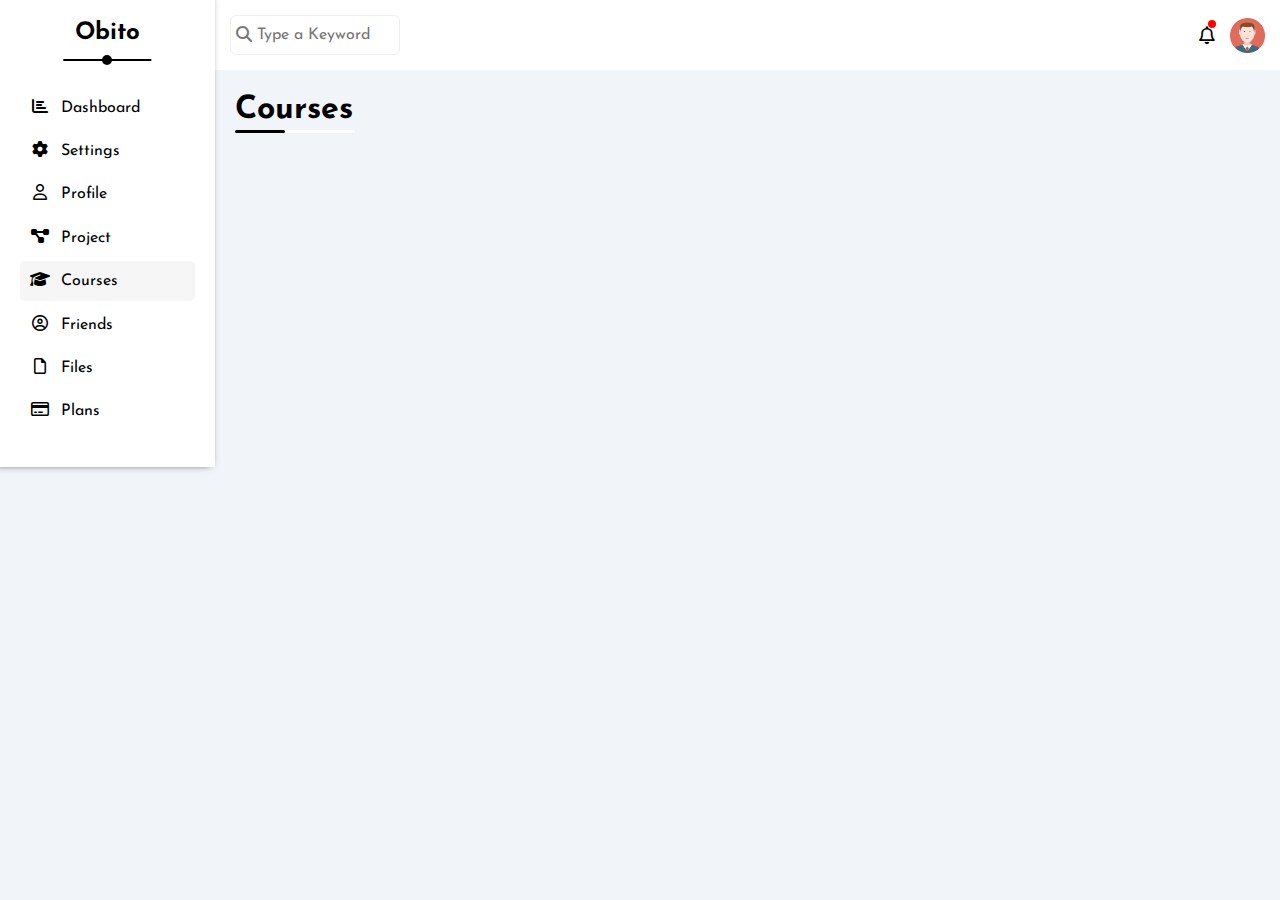
==== courses.html @ 47f7e2c0 "added files" ====
<html lang="en">

<head>
    <meta charset="UTF-8">
    <meta http-equiv="X-UA-Compatible" content="IE=edge">
    <meta name="viewport" content="width=device-width, initial-scale=1.0">
    <title>courses</title>
    <!-- Library -->
    <link rel="stylesheet" href="CSS/all.min.css">
    <!-- Style file -->
    <link rel="stylesheet" href="CSS/main.css">
    <!-- Normalizing -->
    <link rel="stylesheet" href="CSS/normalize.css">
    <!-- google Fonts -->
    <link rel="preconnect" href="https://fonts.googleapis.com" />
    <link rel="preconnect" href="https://fonts.gstatic.com" crossorigin />
    <link
        href="https://fonts.googleapis.com/css2?family=Josefin+Sans:ital,wght@0,100;0,200;0,300;0,400;0,500;0,600;0,700;1,100;1,200;1,300;1,400;1,500;1,600;1,700&family=Open+Sans:ital,wght@0,300;0,400;0,500;0,600;0,700;0,800;1,300;1,400;1,500;1,600;1,700;1,800&family=Work+Sans:wght@200;300;400;500;600;700;800&display=swap"
        rel="stylesheet" />
</head>

<body>

    <div class="page">
        <div class="sidebare">
            <h3>Obito</h3>
            <ul>
                <li><a href="index.html">
                        <i class="fa-solid fa-chart-bar fa-fw"></i>
                        <span>Dashboard</span>
                    </a>
                </li>
                <li><a href="settings.html">
                        <i class="fa-solid fa-gear fa-fw"></i>
                        <span>Settings</span>
                    </a>
                </li>
                <li><a href="profile.htm">
                        <i class="fa-regular fa-user fa-fw"></i>
                        <span>Profile</span>
                    </a>
                </li>
                <li><a href="projects.html">
                        <i class="fa-solid fa-diagram-project fa-fw"></i>
                        <span>Project</span>
                    </a>
                </li>
                <li><a href="courses.html" class="active">
                        <i class="fa-solid fa-graduation-cap fa-fw"></i>
                        <span>Courses</span>
                    </a>
                </li>
                <li><a href="friends.html">
                        <i class="fa-regular fa-circle-user fa-fw"></i>
                        <span>Friends</span>
                    </a>
                </li>
                <li><a href="file.html">
                        <i class="fa-regular fa-file fa-fw"></i>
                        <span>Files</span>
                    </a>
                </li>
                <li><a href="plans.html">
                        <i class="fa-regular fa-credit-card fa-fw"></i>
                        <span>Plans</span>
                    </a>
                </li>
            </ul>
        </div>

        <main>
            <div class="head">
                <form action="">
                    <i class="fa-solid fa-magnifying-glass"></i>
                    <input type="text" placeholder="Type a Keyword">
                </form>
                <div class="not">
                    <i class="fa-regular fa-bell"></i>
                    <img src="imgs/avatar.png" alt="">
                </div>
            </div>
            <h1>Courses</h1>
        </main>

    </div>

</body>

</html>
---- CSS/main.css ----
/* Global Rules */
* {
    -webkit-box-sizing: border-box;
    -moz-box-sizing: border-box;
    box-sizing: border-box;
}

body {
    font-family: "Josefin Sans", sans-serif;
    margin: 0;
    background-color: #f1f5f9;
}

*:focus {
    outline: none;
}

html {
    scroll-behavior: smooth;
}

a {
    text-decoration: none;
}

ul {
    padding: 0;
    list-style: none;
}

/* End of global rules */

/* Components */
.titel {
    margin: 0;
    font-size: 26px;
}

/* End of components */

/* Side bar */

.page {
    display: flex;
}

.sidebare {
    width: 250px;
    position: relative;
    background-color: white;
    padding: 20px;
    box-shadow: -5px -3px 8px 0px black;
}

@media (max-width: 767px) {
    .sidebare {
        width: fit-content;
        padding: 10px;
    }
}

.sidebare h3 {
    font-size: 24px;
    text-align: center;
    position: relative;
    margin: 0 0 40px 0;
}

.sidebare h3::before {
    content: "";
    width: 50%;
    height: 2px;
    background-color: black;
    position: absolute;
    left: 50%;
    bottom: -13px;
    transform: translatex(-50%);
}

@media (max-width: 767px) {
    .sidebare h3 {
        margin-bottom: 0px;
        font-size: 15px;
    }

    .sidebare h3::before,
    .sidebare h3::after {
        display: none;
    }
}

.sidebare h3::after {
    content: "";
    position: absolute;
    width: 10px;
    height: 10px;
    border-radius: 50%;
    background-color: black;
    left: 50%;
    transform: translatex(-50%);
    bottom: -17px;
}

.sidebare ul li {
    margin-bottom: 4px;
    transition: .3s;
}

.sidebare ul li:hover {
    background-color: #f6f6f6;
    border-radius: 5px;
}

.sidebare ul li a.active {
    background-color: #f6f6f6;
    border-radius: 5px;
}

.sidebare ul li a {
    color: black;
    display: block;
    padding: 10px;
}

.sidebare ul li a i {
    margin-right: 6px;
}

@media (max-width: 767px) {
    .sidebare ul li a {
        margin: 0 auto;
        text-align: center;
    }

    .sidebare ul li a span {
        display: none;
    }
}

/* End of Side bar */

/* head */

main {
    width: 100%;
    overflow: hidden;
}

.head {
    display: flex;
    justify-content: space-between;
    width: 100%;
    align-items: center;
    padding: 15px;
    background-color: white;
}

.head form {
    margin: 0;
    position: relative;
}

.head form input {
    margin: 0;
    padding: 10px 26px;
    width: 170px;
    border-radius: 6px;
    outline: none;
    border: 1px solid #eee;
    transition: .3s;
}

.head form input:focus {
    width: 220px;
}

.head form input:focus::placeholder {
    color: white;
}

.head form i {
    position: absolute;
    top: 11px;
    left: 6px;
    font-size: 16px;
    color: #777;
}

.head .not {
    display: flex;
    align-items: center;
}

.head .not i {
    font-size: 18px;
    display: block;
    position: relative;
}

.head .not i::after {
    content: "";
    position: absolute;
    width: 8px;
    height: 8px;
    border-radius: 50%;
    background-color: red;
    top: -6px;
    right: -1px;
}

.head img {
    width: 35px;
    margin-left: 15px;
}

/* End of head */

main h1 {
    position: relative;
    margin-inline: 20px;
    margin-bottom: 40px;
}

main h1::before {
    content: "";
    position: absolute;
    width: 120px;
    height: 3px;
    background-color: white;
    left: 0;
    bottom: -4px;
    border-radius: 6px;
}

main h1::after {
    content: "";
    position: absolute;
    height: 3px;
    width: 50px;
    background-color: black;
    left: 0;
    bottom: -4px;
    border-radius: 6px;
}


/* Index Page Style*/

.wrapper {
    display: grid;
    grid-template-columns: repeat(auto-fill, minmax(500px, 1fr));
    gap: 20px;
    margin-inline: 20px;
    margin-bottom: 20px;
}

@media (max-width: 767px) {
    .wrapper {
        grid-template-columns: minmax(200px, 1fr);
        margin-left: 10px;
        margin-right: 10px;
        gap: 10px;
    }
}

.wrapper .box {
    background-color: white;
    border-radius: 10px;
}

/* box one */

.wrapper .box:nth-child(1) .top {
    background-color: #eeeeee;
    display: flex;
    justify-content: space-between;
    padding: 20px;
    border-radius: 10px 10px 0 0;
    position: relative;
}

.wrapper .box:nth-child(1) .top p {
    color: #777;
    margin: 8px 0;
    font-size: 18px;
}

.wrapper .box:nth-child(1) .top img {
    width: 40%;
}

@media (max-width: 767px) {
    .wrapper .box:nth-child(1) .top img:not(.avatar) {
        display: none;
    }

    .wrapper .box:nth-child(1) .top {
        padding-bottom: 30px;
    }
}

.wrapper .box:nth-child(1) .top img.avatar {
    width: 60px;
    position: absolute;
    bottom: -30px;
}

@media (max-width: 767px) {
    .wrapper .box:nth-child(1) .top img.avatar {
        left: 50%;
        transform: translateX(-50%);
    }
}

.wrapper .box:nth-child(1) .mid {
    display: flex;
    text-align: center;
    justify-content: space-around;
    border-top: 1px solid #eee;
    border-bottom: 1px solid #eee;
    margin-top: 55px;
}

@media (max-width: 767px) {
    .wrapper .box:nth-child(1) .mid {
        flex-direction: column;
    }
}

.wrapper .box:nth-child(1) .mid p {
    color: #777;
}

.wrapper .box:nth-child(1) a {
    color: white;
    background-color: #0075ff;
    font-weight: bold;
    padding: 6px;
    display: block;
    width: fit-content;
    margin: 20px 20px 20px auto;
    font-size: 14px;
    border-radius: 8px;
}

.wrapper .box:nth-child(1) a:hover {
    filter: brightness(90%);
}


/* box two */

.wrapper .box:nth-child(2) {
    padding: 20px;
}

.wrapper .box:nth-child(2) p {
    margin: 8px 0;
    color: #777;
}

.wrapper .box:nth-child(2) form {
    margin: 0;
}

.wrapper .box:nth-child(2) input[type="text"] {
    display: block;
    width: 100%;
    margin-top: 20px;
    margin-bottom: 20px;
    padding: 6px 8px;
    background-color: #eeeeee;
    outline: none;
    border: none;
    border-radius: 6px;
}

.wrapper .box:nth-child(2) textarea {
    display: block;
    resize: none;
    width: 100%;
    height: 180px;
    padding: 6px 8px;
    background-color: #eeeeee;
    outline: none;
    border: none;
    border-radius: 6px;
}

.wrapper .box:nth-child(2) input[type="submit"] {
    display: block;
    margin: 20px 0px 0 auto;
    background-color: #0075ff;
    border: none;
    outline: none;
    color: white;
    font-weight: bold;
    padding: 6px 10px;
    border-radius: 6px;
    cursor: pointer;
}

.wrapper .box:nth-child(2) input[type="submit"]:hover {
    filter: brightness(90%);
}


/* Box three ------------- */

.wrapper .box:nth-child(3) {
    padding: 20px;
}

.wrapper .box:nth-child(3) p:nth-child(2) {
    color: #777;
    margin: 8px 0 20px 0;
    font-size: 18px;
}

.wrapper .box:nth-child(3) .content {
    display: flex;
    margin-bottom: 20px;
}

.wrapper .box:nth-child(3) .content .icon {
    width: 80px;
    height: 80px;
    margin-right: 15px;
    position: relative;
}

.wrapper .box:nth-child(3) .content:nth-child(3) .icon {
    background-color: #cce3ff;
}

.wrapper .box:nth-child(3) .content:nth-child(3) .icon::after {
    content: "\24";
    font-family: "Font Awesome 5 Free";
    font-size: 28px;
    font-weight: bold;
    position: absolute;
    left: 50%;
    top: 50%;
    transform: translate(-50%, -50%);
    color: #0075ff;
}

.wrapper .box:nth-child(3) .content:nth-child(4) .icon {
    background-color: #fdecce;
}

.wrapper .box:nth-child(3) .content:nth-child(4) .icon::after {
    content: "\f121";
    font-family: "Font Awesome 5 Free";
    font-size: 28px;
    font-weight: bold;
    position: absolute;
    left: 50%;
    top: 50%;
    transform: translate(-50%, -50%);
    color: #f59e0b;
}

.wrapper .box:nth-child(3) .content:nth-child(5) .icon {
    background-color: #d3f3df;
}

.wrapper .box:nth-child(3) .content:nth-child(5) .icon::after {
    content: "\f007";
    font-family: "Font Awesome 5 Free";
    font-size: 28px;
    font-weight: bold;
    position: absolute;
    left: 50%;
    top: 50%;
    transform: translate(-50%, -50%);
    color: #22c55e;
}


.wrapper .box:nth-child(3) .content .info p {
    margin: 0;
}

.wrapper .box:nth-child(3) .content .info .sld {
    font-weight: 600;
    font-size: 18px;
}


.wrapper .box:nth-child(3) .content .info {
    flex: 1;
    display: flex;
    flex-direction: column;
    justify-content: space-around;
}

.wrapper .box:nth-child(3) .content .info .prog-holder {
    width: 100%;
    height: 4px;
}

.wrapper .box:nth-child(3) .content:nth-child(3) .info .prog-holder {
    background-color: #cce3ff;
}

.wrapper .box:nth-child(3) .content:nth-child(4) .info .prog-holder {
    background-color: #fdecce;
}

.wrapper .box:nth-child(3) .content:nth-child(5) .info .prog-holder {
    background-color: #d3f3df;
}


.wrapper .box:nth-child(3) .content .info .prog-holder span {
    height: 100%;
    display: block;
    position: relative;
}

.wrapper .box:nth-child(3) .content:nth-child(3) .info .prog-holder span {
    background-color: #0075ff;
}

.wrapper .box:nth-child(3) .content:nth-child(3) .info .prog-holder span::after {
    content: attr(data-prog);
    background-color: #0075ff;
    color: white;
    padding: 3px;
    font-size: 13px;
    border-radius: 5px;
    position: absolute;
    right: -14px;
    top: -30px;
}

.wrapper .box:nth-child(3) .content:nth-child(3) .info .prog-holder span::before {
    content: "";
    border-width: 5px;
    border-style: solid;
    border-color: rgb(0, 117, 255) transparent transparent;
    width: 0px;
    height: 0px;
    position: absolute;
    right: -4px;
    top: -10px;
}

.wrapper .box:nth-child(3) .content:nth-child(4) .info .prog-holder span {
    background-color: #f59e0b;
}

.wrapper .box:nth-child(3) .content:nth-child(4) .info .prog-holder span::after {
    content: attr(data-prog);
    background-color: #f59e0b;
    color: white;
    padding: 3px;
    font-size: 13px;
    border-radius: 5px;
    position: absolute;
    right: -14px;
    top: -30px;
}

.wrapper .box:nth-child(3) .content:nth-child(4) .info .prog-holder span::before {
    content: "";
    border-width: 5px;
    border-style: solid;
    border-color: #f59e0b transparent transparent;
    width: 0px;
    height: 0px;
    position: absolute;
    right: -4px;
    top: -10px;
}

.wrapper .box:nth-child(3) .content:nth-child(5) .info .prog-holder span {
    background-color: #22c55e;
}

.wrapper .box:nth-child(3) .content:nth-child(5) .info .prog-holder span::after {
    content: attr(data-prog);
    background-color: #22c55e;
    color: white;
    padding: 3px;
    font-size: 13px;
    border-radius: 5px;
    position: absolute;
    right: -14px;
    top: -30px;
}

.wrapper .box:nth-child(3) .content:nth-child(5) .info .prog-holder span::before {
    content: "";
    border-width: 5px;
    border-style: solid;
    border-color: #22c55e transparent transparent;
    width: 0px;
    height: 0px;
    position: absolute;
    right: -4px;
    top: -10px;
}


/* Box Four ------ */

.wrapper .box:nth-child(4) {
    padding: 20px;
}

.wrapper .box:nth-child(4) p {
    color: #777;
    margin: 8px 0 20px;
}

.wrapper .box:nth-child(4) .tickets {
    display: grid;
    grid-template-columns: repeat(auto-fill, minmax(200px, 1fr));
    gap: 20px;
}

.wrapper .box:nth-child(4) .tickets .content {
    border: 1px solid #eee;
    display: flex;
    flex-direction: column;
    align-items: center;
    gap: 10px;
    padding: 20px;
    border-radius: 8px;
}

.wrapper .box:nth-child(4) .tickets .content i {
    font-size: 25px;
}

.wrapper .box:nth-child(4) .tickets .content .number {
    font-size: 25px;
    font-weight: 600;
}

.wrapper .box:nth-child(4) .tickets .content p {
    margin: 0;
    font-size: 14px;
}


/* box Five --------- */

.wrapper .box:nth-child(5) {
    padding: 20px;
}

.wrapper .box:nth-child(5) .new-row {
    display: flex;
    align-items: center;
    padding-bottom: 20px;
    margin-top: 20px;
}

@media (max-width: 767px) {
    .wrapper .box:nth-child(5) .new-row {
        flex-direction: column;
        gap: 20px;
        text-align: center;
    }
}

.wrapper .box:nth-child(5) .new-row:not(:last-of-type) {
    border-bottom: 1px solid #eee;
}


.wrapper .box:nth-child(5) .new-row img {
    width: 100px;
    margin-right: 15px;
    border-radius: 8px;
}

.wrapper .box:nth-child(5) .info h4 {
    margin-bottom: 6px;
    margin-top: 0;
    font-weight: 700;
}

.wrapper .box:nth-child(5) .info p {
    color: #777;
    margin: 0;
    font-size: 15px;
}

.wrapper .box:nth-child(5) .new-row .time {
    background-color: #eee;
    font-size: 13px;
    padding: 4px;
    border-radius: 4px;
    margin-left: auto;
}

@media (max-width: 767px) {
    .wrapper .box:nth-child(5) .new-row .time {
        margin: 0;
    }
}


/* box six ------- */

.wrapper .box:nth-child(6) {
    padding: 20px;
}

.wrapper .box:nth-child(6) .holder {
    display: flex;
    align-items: center;
    justify-content: space-between;

}

.wrapper .box:nth-child(6) .holder:not(:last-of-type) {
    border-bottom: 1px solid #eee;
    padding-bottom: 15px;
}

.wrapper .box:nth-child(6) .holder .text h4 {
    margin: 20px 0 0 0;
}

.wrapper .box:nth-child(6) .holder .text p {
    color: #777;
    font-size: 15px;
    margin: 8px 0 0 0;
}

.wrapper .box:nth-child(6) .holder a {
    color: black;
}


.wrapper .box:nth-child(6) .holder:nth-child(5) {
    color: gray;
    opacity: .8;
}

.wrapper .box:nth-child(6) .holder a.disabled {
    color: gray;
}


/* Box seven ------- */

.wrapper .box:nth-child(7) {
    padding: 20px;
}

.wrapper .box:nth-child(7) .tit,
.wrapper .box:nth-child(7) .cnt .ky {
    display: flex;
    justify-content: space-between;
}

.wrapper .box:nth-child(7) .tit {
    color: #777;
    margin-bottom: 18px;
}

.wrapper .box:nth-child(7) .cnt .ky:not(:last-child) {
    margin-bottom: 25px;
}

.wrapper .box:nth-child(7) .cnt .ky span:nth-child(2) {
    background-color: #eee;
    padding: 4px 8px;
    border-radius: 5px;
}


/* Box eight */

.wrapper .box:nth-child(8) {
    padding: 20px;
}

.wrapper .box:nth-child(8) ul li {
    display: flex;
    justify-content: space-between;
    align-items: center;
    padding-bottom: 10px;
    margin-bottom: 10px;
}

.wrapper .box:nth-child(8) ul li:not(:last-child) {
    border-bottom: 1px solid #eee;
}

.wrapper .box:nth-child(8) ul li .info {
    display: flex;
}

.wrapper .box:nth-child(8) ul li .info img {
    width: 40px;
    margin-right: 8px;
}

.wrapper .box:nth-child(8) ul li .info .label p:nth-child(1) {
    margin: 0;
    font-size: 16px;
    padding: 6px 0;
}

.wrapper .box:nth-child(8) ul li .info .label p:nth-child(2) {
    margin: 0;
    font-size: 14px;
    color: gray;
}

.wrapper .box:nth-child(8) ul li .size {
    background-color: #eee;
    padding: 3px 6px;
    border-radius: 4px;
}



/* Box nine */

.wrapper .box:nth-child(9) {
    padding: 20px;
    position: relative;
    overflow: hidden;
}

.wrapper .box:nth-child(9)::after {
    content: url(../imgs/project.png);
    position: absolute;
    right: -37px;
    bottom: -24px;
    opacity: 0.2;
    transform: scale(.8);
}

.wrapper .box:nth-child(9) ul {
    position: relative;
}

.wrapper .box:nth-child(9) ul::before {
    content: "";
    position: absolute;
    width: 2px;
    height: 100%;
    background-color: blue;
    left: 10px;
}

.wrapper .box:nth-child(9) ul li {
    position: relative;
    display: flex;
    align-items: center;
}

.wrapper .box:nth-child(9) ul li:not(:last-child) {
    padding-bottom: 25px;
}

.wrapper .box:nth-child(9) ul li::before {
    content: "";
    width: 20px;
    height: 20px;
    border: 1px solid blue;
    display: block;
    margin-right: 10px;
    border-radius: 50%;
    background-color: white;
}

.wrapper .box:nth-child(9) ul li:nth-child(-n + 3):after {
    content: "";
    position: absolute;
    width: 16px;
    height: 16px;
    border-radius: 50%;
    background-color: blue;
    left: 3px;
    top: 3px;
}

.wrapper .box:nth-child(9) ul li:nth-child(4)::after {
    content: "";
    position: absolute;
    width: 16px;
    height: 16px;
    border-radius: 50%;
    background-color: blue;
    left: 3px;
    top: 3px;
    animation: anime 1s linear infinite alternate;
}

@keyframes anime {
    0% {
        background-color: white;
    }

    100% {
        background-color: blue;
    }
}



/* Box ten */

.wrapper .box:nth-child(10) {
    padding: 20px;
}

.wrapper .box:nth-child(10) li {
    display: flex;
    margin-bottom: 15px;
}

.wrapper .box:nth-child(10) li h5 {
    margin: 0;
    font-size: 16px;
    padding: 6px 0;
}

.wrapper .box:nth-child(10) li p {
    margin: 0;
    color: #777;
    font-size: 13px;
    padding-bottom: 6px;
}

.wrapper .box:nth-child(10) li div {
    padding-left: 15px;
}

.wrapper .box:nth-child(10) li:nth-child(1) div {
    border-left: 2px solid blue;
}

.wrapper .box:nth-child(10) li:nth-child(2) div {
    border-left: 2px solid green;
}

.wrapper .box:nth-child(10) li:nth-child(3) div {
    border-left: 2px solid orange;
}

.wrapper .box:nth-child(10) li:nth-child(4) div {
    border-left: 2px solid red;
}

.wrapper .box:nth-child(10) li span {
    width: 15px;
    height: 15px;
    border-radius: 50%;
    align-self: center;
    margin-right: 15px;
}

.wrapper .box:nth-child(10) li:nth-child(1) span {
    background-color: blue;
}

.wrapper .box:nth-child(10) li:nth-child(2) span {
    background-color: green;
}

.wrapper .box:nth-child(10) li:nth-child(3) span {
    background-color: orange;
}

.wrapper .box:nth-child(10) li:nth-child(4) span {
    background-color: red;
}



/* box eleven -------- */

.wrapper .box:nth-child(11) {
    padding: 20px;
}

.wrapper .box:nth-child(11) .info {
    display: flex;
    align-items: center;
    padding: 20px 0;
    border-bottom: 1px solid #eee;
}

.wrapper .box:nth-child(11) .info img {
    width: 45px;
    margin-right: 15px;
}

.wrapper .box:nth-child(11) .info p:nth-child(1) {
    font-weight: bold;
    font-size: 16px;
    margin: 0;
    padding: 4px 0;
}

.wrapper .box:nth-child(11) .info p:nth-child(2) {
    color: #777;
    margin: 0;
}

.wrapper .box:nth-child(11) .content {
    padding: 20px 0;
    border-bottom: 1px solid #eee;
    line-height: 1.8;
}

.wrapper .box:nth-child(11) .foot {
    display: flex;
    justify-content: space-between;
    padding: 20px 0 0 0;
    color: gray;
    align-items: center;
}

.wrapper .box:nth-child(11) .foot span i {
    margin-right: 8px;
}


/* Box twelve ----- */

.wrapper .box:nth-child(12) {
    padding: 20px;
}

.wrapper .box:nth-child(12) .container {
    display: flex;
    flex-direction: column;
    gap: 18px;
    margin-top: 20px;
}

.wrapper .box:nth-child(12) .content {
    display: flex;
    align-items: center;
}

.wrapper .box:nth-child(12) .content .box {
    width: 50px;
    height: 50px;
    position: relative;
    border-radius: 0;
}

.wrapper .box:nth-child(12) .content:nth-child(1) {
    background-color: #d2ecfc;
}

.wrapper .box:nth-child(12) .content:nth-child(2) {
    background-color: #d1e4fc;
}

.wrapper .box:nth-child(12) .content:nth-child(3) {
    background-color: #ffcccc;
}

.wrapper .box:nth-child(12) .content:nth-child(4) {
    background-color: #cce4f0;
}

.wrapper .box:nth-child(12) .content:nth-child(1) .box {
    background-color: #1da1f2;
}

.wrapper .box:nth-child(12) .content:nth-child(2) .box {
    background-color: #1877f2;
}

.wrapper .box:nth-child(12) .content:nth-child(3) .box {
    background-color: #ff0000;
}

.wrapper .box:nth-child(12) .content:nth-child(4) .box {
    background-color: #0077b5;
}


.wrapper .box:nth-child(12) .content .box i {
    position: absolute;
    left: 50%;
    top: 50%;
    transform: translate(-50%, -50%);
    font-size: 23px;
    color: white;
}


.wrapper .box:nth-child(12) .content a {
    margin-left: auto;
    margin-right: 20px;
    color: white;
    background-color: gray;
    padding: 2px 5px;
    border-radius: 4px;
}

.wrapper .box:nth-child(12) .content p {
    padding-left: 20px;
}



/* The table ------ */

.projects {
    padding: 20px;
    background-color: white;
    margin-inline: 20px;
    border-radius: 10px;
}

.projects .res-tab {
    overflow-x: auto;
}

.projects table {
    margin-top: 15px;
    border-spacing: 0;
    width: 100%;
}

@media (max-width: 1199px) {
    .projects table {
        min-width: 1000px;
    }
}

.projects table th {
    padding: 14px;
    background-color: #eee;
    text-align: left;
}

.projects table tr td {
    padding: 15px;
    border: 1px solid #eee;
}

.projects table tr {
    transition: .3s;
}

.projects table tr:hover {
    background-color: #faf7f7;
}

.projects table tbody img {
    width: 30px;
    clip-path: circle();
}

.projects table tbody img:not(:first-of-type) {
    margin-left: -20px;
}

.projects table tr td:last-child span {
    background-color: #eee;
    border-radius: 4px;
    padding: 4px;
    font-size: 14px;
}

/* End of index page style */


/* ==================Settings page==================== */

.setting-page {
    display: grid;
    grid-template-columns: repeat(auto-fill, minmax(500px, 1fr));
    gap: 20px;
    margin-inline: 20px;
    margin-bottom: 20px;
}

@media (max-width: 767px) {
    .setting-page {
        grid-template-columns: minmax(200px, 1fr);
        margin-inline: 10px;
        gap: 10px;
    }
}

.setting-page .box {
    background-color: white;
    padding: 20px;
    border-radius: 10px;
}

.setting-page .box:nth-child(1) p {
    margin: 8px 0;
    color: gray;
}

.setting-page .box:nth-child(1) .o-c {
    display: flex;
    justify-content: space-between;
    align-items: center;
}

.setting-page .box:nth-child(1) .o-c h4 {
    margin: 10px 0 0;
    font-weight: normal;
    font-size: 18px;
}

.setting-page .box:nth-child(1) .o-c p {
    color: gray;
}

.setting-page .box:nth-child(1) form {
    margin: 0;
}

.setting-page .box:nth-child(1) input[type="checkbox"] {
    width: 80px;
    height: 30px;
    background-color: gray;
    border-radius: 40px;
    appearance: none;
    position: relative;
    transition: .3s;
}

.setting-page .box:nth-child(1) input[type="checkbox"]::before {
    content: "";
    position: absolute;
    width: 20px;
    height: 20px;
    background-color: white;
    border-radius: 50%;
    top: 50%;
    transform: translatey(-50%);
    left: 6px;
    transition: .3s;
}

.setting-page .box:nth-child(1) input[type="checkbox"]:checked {
    background-color: #0075ff;
}

.setting-page .box:nth-child(1) input[type="checkbox"]:checked::before {
    left: calc(84px - 30px);
}

.setting-page .box:nth-child(1) textarea {
    display: block;
    padding: 10px;
    border: 1px solid #aaa;
    width: 100%;
    height: 180px;
    resize: none;
    border-radius: 8px;
}

/* second box ------- */

.setting-page .box:nth-child(2) p {
    color: gray;
    margin: 8px 0;
}

.setting-page .box:nth-child(2) form {
    margin: 0;
}

.setting-page .box:nth-child(2) input {
    display: block;
    width: 100%;
    border-radius: 4px;
    outline: none;
    border: 1px solid #aaa;
    padding: 6px;
    margin-top: 5px;
}

.setting-page .box:nth-child(2) label {
    margin: 26px 0 0;
    display: block;
}

.setting-page .box:nth-child(2) form .cnt {
    display: flex;
    justify-content: space-between;
}

.setting-page .box:nth-child(2) form .cnt .fl {
    flex: 1;
}

.setting-page .box:nth-child(2) form .cnt a {
    align-self: flex-end;
    margin-bottom: 6px;
    padding-inline: 10px;
    color: #0075ff;
}

.setting-page .box:nth-child(2) input[type="email"] {
    cursor: not-allowed;
}


/* Box three ------ */

.setting-page .box:nth-child(3)>p {
    color: gray;
    margin: 8px 0;
}

.setting-page .box:nth-child(3) .content {
    display: flex;
    justify-content: space-between;
    align-items: center;
    border-bottom: 1px solid #eee;
    padding-bottom: 20px;
}

.setting-page .box:nth-child(3) .content:last-child {
    border: none;
    padding: 0;
}

.setting-page .box:nth-child(3) .content p {
    color: gray;
    margin: 0;
}

.setting-page .box:nth-child(3) .content h4 {
    margin: 15px 0 8px;
    font-weight: normal;
    font-size: 20px;
}

.setting-page .box:nth-child(3) .content:first-of-type a {
    color: white;
    background-color: #0075ff;
    padding: 6px 8px;
    border-radius: 6px;
    margin-top: auto;
}

.setting-page .box:nth-child(3) .content:last-of-type a {
    color: black;
    background-color: #eeeeee;
    padding: 6px 8px;
    border-radius: 6px;
    /* margin-top: auto;     */
}

.setting-page .box:nth-child(3) input[type="checkbox"] {
    width: 80px;
    height: 30px;
    background-color: gray;
    border-radius: 40px;
    appearance: none;
    position: relative;
    transition: .3s;
}

.setting-page .box:nth-child(3) input[type="checkbox"]::before {
    content: "";
    position: absolute;
    width: 20px;
    height: 20px;
    background-color: white;
    border-radius: 50%;
    top: 50%;
    transform: translatey(-50%);
    left: 6px;
    transition: .3s;
}

.setting-page .box:nth-child(3) input[type="checkbox"]:checked {
    background-color: #0075ff;
}

.setting-page .box:nth-child(3) input[type="checkbox"]:checked::before {
    left: calc(84px - 30px);
}


/* box four ------ */

.setting-page .box:nth-child(4) p {
    margin: 8px 0;
    color: gray;
}

.setting-page .box:nth-child(4) .in {
    display: flex;
    align-items: center;
    margin-top: 20px;
}

.setting-page .box:nth-child(4) .in:not(:last-of-type) {
    margin-bottom: 15px;
}

.setting-page .box:nth-child(4) .in i {
    background-color: #f6f6f6;
    align-self: stretch;
    display: flex;
    align-items: center;
    justify-content: center;
    border: 1px solid #eee;
    border-right: none;
    padding-inline: 8px;
    width: 6%;
    color: gray;
    transition: .3s;
}

.setting-page .box:nth-child(4) .in input {
    padding: 8px;
    border: 1px solid #eee;
    background-color: #f6f6f6;
    width: 94%;
}

.setting-page .box:nth-child(4) .in input::placeholder {
    font-weight: normal;
    font-size: 13px;
}

.setting-page .box:nth-child(4) div:focus-within i {
    color: black;
}


/* box five ------- */

.setting-page .box:nth-child(5) p {
    margin: 8px 0;
    color: gray;
}

.setting-page .box:nth-child(5) .pts {
    display: flex;
    align-items: center;
    gap: 10px;
    margin-top: 15px;
}

.setting-page .box:nth-child(5) .pts:first-of-type {
    margin-top: 20px;
}

.setting-page .box:nth-child(5) input {
    width: 18px;
    height: 18px;
    appearance: none;
    -webkit-appearance: none;
    border: 1px solid #aaa;
    position: relative;
    cursor: pointer;
}

.setting-page .box:nth-child(5) input::before {
    content: "\f00c";
    font-family: "font awesome 5 free";
    font-weight: 900;
    position: absolute;
    width: calc(100% + 2px);
    height: calc(100% + 2px);
    background-color: #0075ff;
    top: 50%;
    left: 50%;
    transform: translate(-50%, -50%) scale(0) rotate(360deg);
    color: white;
    display: none;
    justify-content: center;
    align-items: center;
    font-size: 14px;
    transition: .3s;
}

.setting-page .box:nth-child(5) input[type="checkbox"]:checked::before {
    display: flex;
    transform: translate(-50%, -50%) scale(1) rotate(-360deg);
}


/* box six ----- */

.setting-page .box:nth-child(6) p {
    margin: 8px 0;
    color: #777;
}

.setting-page .box:nth-child(6) form:first-of-type {
    margin-bottom: 0;
    border-bottom: 1px solid #eee;
    padding-bottom: 15px;
}

.setting-page .box:nth-child(6) form:first-of-type div {
    display: flex;
    align-items: center;
    margin-top: 10px;
    font-size: 18px;
    gap: 6px;
}

.setting-page .box:nth-child(6) form:first-of-type div input {
    width: 20px;
    height: 20px;
}

.setting-page .box:nth-child(6) form:first-of-type label {
    padding-top: 5px;
}


.setting-page .box:nth-child(6) form:last-of-type {
    display: flex;
    align-items: center;
    gap: 10px;
    margin-bottom: 0;
    margin-top: 15px;
}

.setting-page .box:nth-child(6) form:last-of-type input {
    position: relative;
    width: calc(100% / 3);
    height: 80px;
    border: 2px solid #aaa;
    appearance: none;
    cursor: pointer;
    display: flex;
    justify-content: center;
    align-items: center;
    flex-direction: column;
    gap: 5px;
    border-radius: 8px;
}

@media (max-width: 600px) {
    .setting-page .box:nth-child(6) form:last-of-type {
        flex-direction: column;
    }

    .setting-page .box:nth-child(6) form:last-of-type input {
        width: 100%;
    }
}

.setting-page .box:nth-child(6) form:last-of-type input::after {
    content: "String";
    display: block;
    font-size: 18px;
    /* position: absolute; */
}

.setting-page .box:nth-child(6) form:last-of-type input::before {
    content: "\f233";
    font-family: "font awesome 5 free";
    font-weight: 900;
    display: block;
    /* position: absolute; */
}

.setting-page .box:nth-child(6) form:last-of-type input:checked {
    border-color: #0075ff;
}

.setting-page .box:nth-child(6) form:last-of-type input:checked::after,
.setting-page .box:nth-child(6) form:last-of-type input:checked::before {
    color: #0075ff;
}



/* ==============Profile Page ===================== */

.profile-page .overview {
    background-color: white;
    border-radius: 10px;
    margin-inline: 20px;
    padding: 20px;
    display: flex;
    margin-bottom: 20px;
}

@media (max-width: 992px) {
    .profile-page .overview {
        flex-direction: column;
    }
}

.profile-page .overview .left-side {
    padding: 20px ;
    width: 20%;
    display: flex;
    flex-direction: column;
    align-items: center;
    justify-content: center;
    gap: 18px;
    border-right: 1px solid #eee;
}

@media (max-width: 992px) {
    .profile-page .overview .left-side {
        width: 100%;
        border: none;
    }
}


.profile-page .overview .left-side img {
    width: 120px;
}

.profile-page .overview .left-side h3 {
    margin: 0;
}

.profile-page .overview .left-side p {
    margin: 0;
    color: gray;
    font-size: 18px;
}

.profile-page .overview .left-side .progress {
    width: 80%;
    height: 4px;
    background-color: #eee;
    margin: 0;
    border-radius: 20px;
    position: relative;
}

.profile-page .overview .left-side .progress::before {
    content: "";
    position: absolute;
    width: 60%;
    height: 100%;
    background-color: #0075ff;
    top: 0;
    left: 0;
}

.profile-page .overview .left-side .rating i {
    color: #f59e0b;
}

.profile-page .overview .left-side p:last-of-type {
    font-size: 14px;
}

.profile-page .overview .right-side {
    width: 80%;
}

.profile-page .overview .right-side .box {
    padding: 20px;
    width: 80%;
}

@media (max-width: 992px) {
    .profile-page .overview .right-side {
        width: 100%;
    }
    .profile-page .overview .right-side .box {
        width: 100%;
    }
}

.profile-page .overview .right-side .box:not(:last-child) {
    border-bottom: 1px solid #eee;
}

.profile-page .overview .right-side .box .infos {
    display: flex;
    justify-content: space-between;
}

@media (max-width: 767px) {
    .profile-page .overview .right-side .box .infos {
        flex-direction: column;
        align-items: center;
    }
}

.profile-page .overview .right-side .box>p:first-of-type {
    color: gray;
    margin: 0;
}

@media (max-width: 767px) {
    .profile-page .overview .right-side .box>p:first-of-type {
        text-decoration: underline;
    }
}

.profile-page .overview .right-side .box .infos span {
    color: gray;
}

.profile-page .overview .right-side .box .infos p {
    margin: 8px 0 10px;
}

.profile-page .overview .right-side .box input[type="checkbox"] {
    width: 100px;
    height: 18px;
    background-color: gray;
    border-radius: 40px;
    appearance: none;
    position: relative;
    transition: .3s;
}

.profile-page .overview .right-side .box input[type="checkbox"]::before {
    content: "\f00d";
    font-family: "font awesome 5 free";
    font-weight: 900;
    font-size: 12px;
    display: flex;
    justify-content: center;
    align-items: center;
    color: gray;
    position: absolute;
    width: 14px;
    height: 14px;
    background-color: white;
    border-radius: 50%;
    top: 50%;
    transform: translatey(-50%);
    left: 4px;
    transition: .3s;
}

.profile-page .overview .right-side .box input[type="checkbox"]:checked {
    background-color: #0075ff;
}

.profile-page .overview .right-side .box input[type="checkbox"]:checked::before {
    content: "\f00c";
    left: calc(96px - 14px);
}



.profile-page .sk-ac {
    display: flex;
    gap: 20px;
    margin-inline: 20px;
    margin-bottom: 20px;
}

@media (max-width: 767px) {
    .profile-page .sk-ac {
        flex-direction: column;
    }
}

.profile-page .sk-ac .skills {
    width: 30%;
    background-color: white;
    padding: 20px;
    border-radius: 10px;
}

@media (max-width: 767px) {
    .profile-page .sk-ac .skills{
        width: 100%;
    }
}

.profile-page .sk-ac .skills p {
    color: gray;
    margin: 8px 0;
}

.profile-page .sk-ac .skills ul li {
   display: flex; 
   flex-wrap: wrap;
   gap: 10px;
   padding: 20px 0;
   border-bottom: 1px solid #eee;
}

@media (max-width: 767px) {
    .profile-page .sk-ac .skills ul li {
        justify-content: center;
    }
}


.profile-page .sk-ac .skills ul li:last-child {
    padding-bottom: 0px;
    border: 0;
}

.profile-page .sk-ac .skills ul li span {
    color: black;
    background-color: #eee;
    padding: 4px 10px;
    border-radius: 4px;
}




.profile-page .sk-ac .activities {
    width: 70%;
    background-color: white;
    padding: 20px;
    border-radius: 10px;
}

@media (max-width: 767px) {
    .profile-page .sk-ac .activities {
        width: 100%;
    }
}

.profile-page .sk-ac .activities > p {
    color: gray;
    margin: 8px 0;
}

.profile-page .sk-ac .activities ul li {
    display: flex;
    align-items: center;
    gap: 20px;
    padding: 20px 0;
    border-bottom: 1px solid #eee;
}

@media (max-width: 767px) {
    .profile-page .sk-ac .activities ul li{
        flex-direction: column;
    }
}

.profile-page .sk-ac .activities ul li img {
    width: 60px;
}

.profile-page .sk-ac .activities ul li div {
    width: 100%;
    display: flex;
    justify-content: space-between;
    align-items: center;
}


@media (max-width: 767px) {
    .profile-page .sk-ac .activities ul li div {
        flex-direction: column;
        text-align: center;
    }
}

.profile-page .sk-ac .activities ul li div p:nth-child(1) {
    display: flex;
    flex-direction: column;
    gap: 10px;
}

.profile-page .sk-ac .activities ul li div p:nth-child(1) span:nth-child(2) {
    color: gray;
}

.profile-page .sk-ac .activities ul li div p:nth-child(2) {
    display: flex;
    flex-direction: column;
    gap: 10px;
}

.profile-page .sk-ac .activities ul li div p:nth-child(2) span:nth-child(2){
    color: gray;
}




/* =============Project page================= */
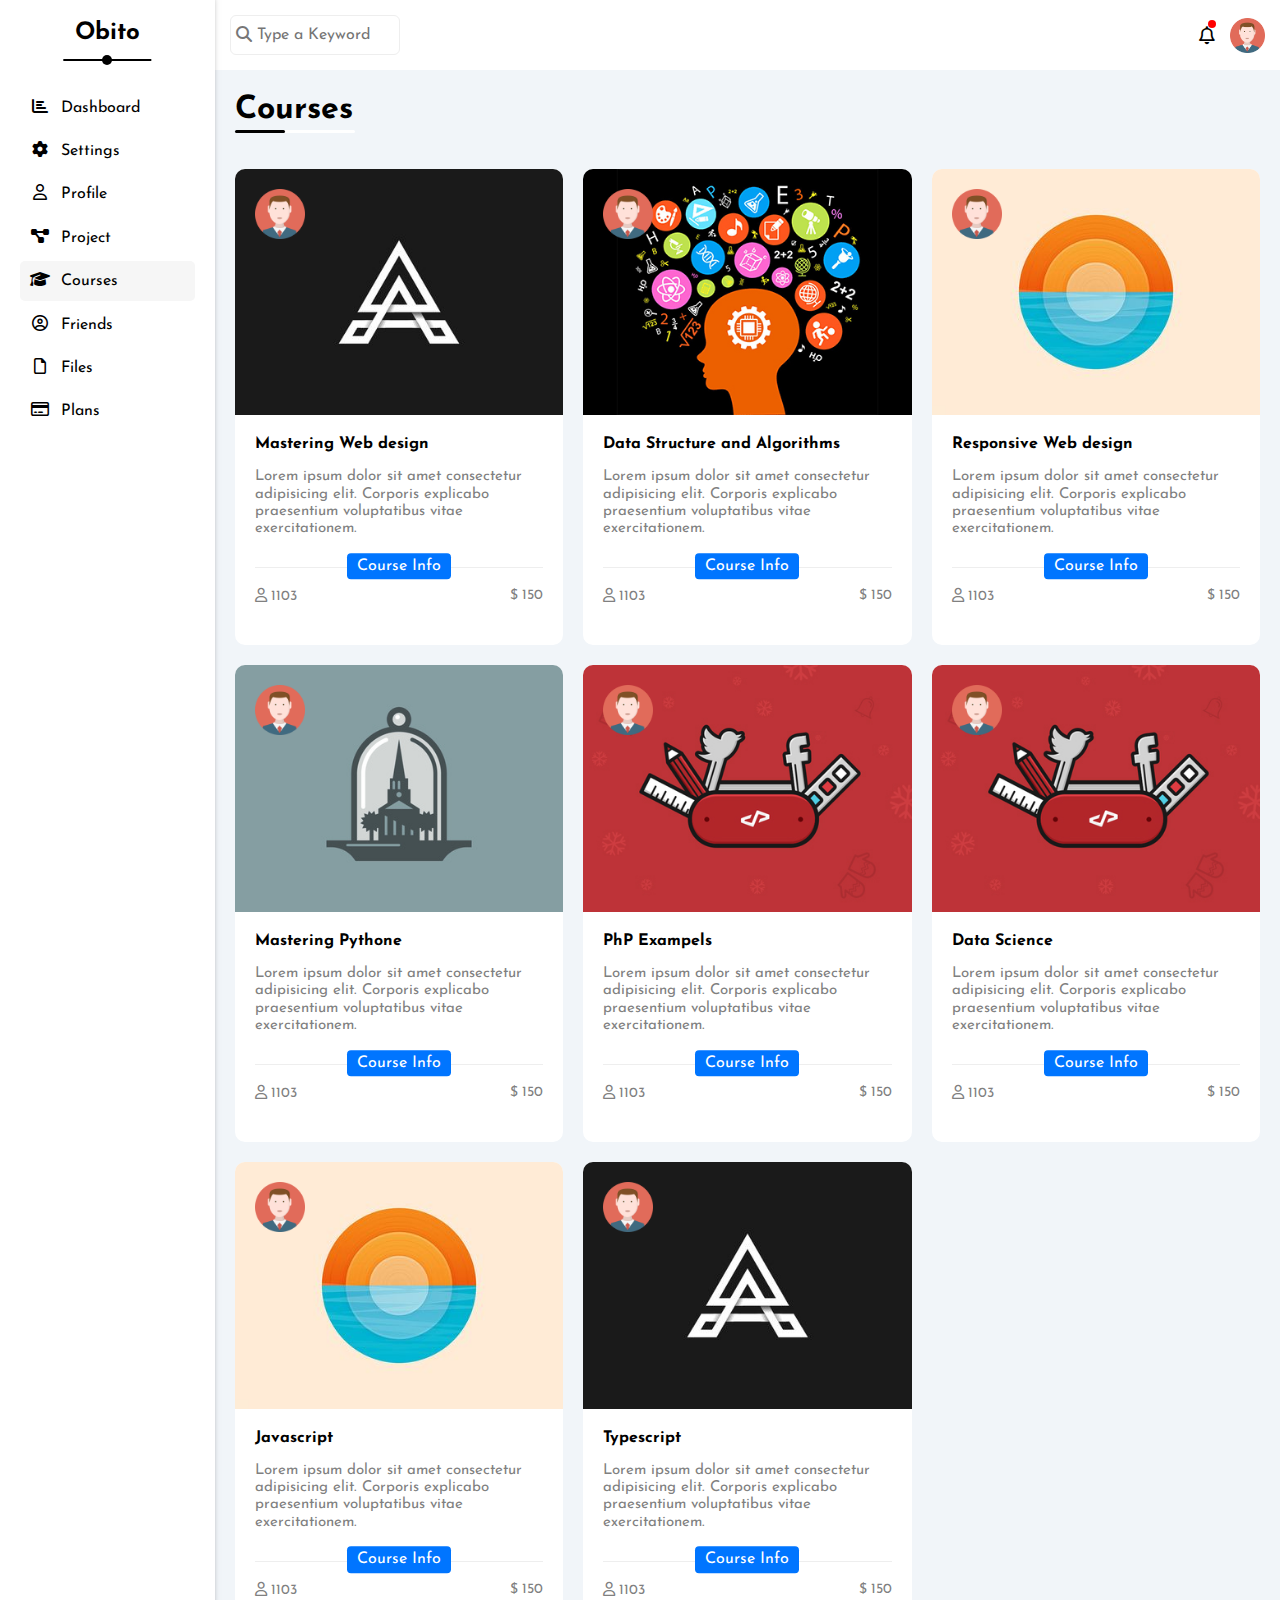
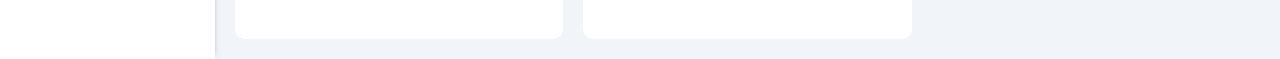
==== commit 46082443: "completed the work on Courses page" ====
--- a/courses.html
+++ b/courses.html
@@ -80,6 +80,126 @@
                 </div>
             </div>
             <h1>Courses</h1>
+
+            <div class="courses-page">
+
+                <div class="box">
+                    <img src="imgs/course-01.jpg" alt="">
+                    <img src="imgs/avatar.png" alt="">
+                    <div class="cr-info">
+                        <h4>Mastering Web design</h4>
+                        <p>Lorem ipsum dolor sit amet consectetur adipisicing elit. Corporis explicabo praesentium
+                            voluptatibus vitae exercitationem.</p>
+                        <div class="ab">
+                            <a href="#">Course Info</a>
+                            <span><i class="fa-regular fa-user"></i> 1103</span>
+                            <span>$ 150</span>
+                        </div>
+                    </div>
+                </div>
+
+                <div class="box">
+                    <img src="imgs/course-02.jpg" alt="">
+                    <img src="imgs/avatar.png" alt="">
+                    <div class="cr-info">
+                        <h4>Data Structure and Algorithms</h4>
+                        <p>Lorem ipsum dolor sit amet consectetur adipisicing elit. Corporis explicabo praesentium
+                            voluptatibus vitae exercitationem.</p>
+                        <div class="ab">
+                            <a href="#">Course Info</a>
+                            <span><i class="fa-regular fa-user"></i> 1103</span>
+                            <span>$ 150</span>
+                        </div>
+                    </div>
+                </div>
+
+                <div class="box">
+                    <img src="imgs/course-03.jpg" alt="">
+                    <img src="imgs/avatar.png" alt="">
+                    <div class="cr-info">
+                        <h4>Responsive Web design</h4>
+                        <p>Lorem ipsum dolor sit amet consectetur adipisicing elit. Corporis explicabo praesentium
+                            voluptatibus vitae exercitationem.</p>
+                        <div class="ab">
+                            <a href="#">Course Info</a>
+                            <span><i class="fa-regular fa-user"></i> 1103</span>
+                            <span>$ 150</span>
+                        </div>
+                    </div>
+                </div>
+                <div class="box">
+                    <img src="imgs/course-04.jpg" alt="">
+                    <img src="imgs/avatar.png" alt="">
+                    <div class="cr-info">
+                        <h4>Mastering Pythone</h4>
+                        <p>Lorem ipsum dolor sit amet consectetur adipisicing elit. Corporis explicabo praesentium
+                            voluptatibus vitae exercitationem.</p>
+                        <div class="ab">
+                            <a href="#">Course Info</a>
+                            <span><i class="fa-regular fa-user"></i> 1103</span>
+                            <span>$ 150</span>
+                        </div>
+                    </div>
+                </div>
+                <div class="box">
+                    <img src="imgs/course-05.jpg" alt="">
+                    <img src="imgs/avatar.png" alt="">
+                    <div class="cr-info">
+                        <h4>PhP Exampels</h4>
+                        <p>Lorem ipsum dolor sit amet consectetur adipisicing elit. Corporis explicabo praesentium
+                            voluptatibus vitae exercitationem.</p>
+                        <div class="ab">
+                            <a href="#">Course Info</a>
+                            <span><i class="fa-regular fa-user"></i> 1103</span>
+                            <span>$ 150</span>
+                        </div>
+                    </div>
+                </div>
+                <div class="box">
+                    <img src="imgs/course-05.jpg" alt="">
+                    <img src="imgs/avatar.png" alt="">
+                    <div class="cr-info">
+                        <h4>Data Science</h4>
+                        <p>Lorem ipsum dolor sit amet consectetur adipisicing elit. Corporis explicabo praesentium
+                            voluptatibus vitae exercitationem.</p>
+                        <div class="ab">
+                            <a href="#">Course Info</a>
+                            <span><i class="fa-regular fa-user"></i> 1103</span>
+                            <span>$ 150</span>
+                        </div>
+                    </div>
+                </div>
+                <div class="box">
+                    <img src="imgs/course-03.jpg" alt="">
+                    <img src="imgs/avatar.png" alt="">
+                    <div class="cr-info">
+                        <h4>Javascript</h4>
+                        <p>Lorem ipsum dolor sit amet consectetur adipisicing elit. Corporis explicabo praesentium
+                            voluptatibus vitae exercitationem.</p>
+                        <div class="ab">
+                            <a href="#">Course Info</a>
+                            <span><i class="fa-regular fa-user"></i> 1103</span>
+                            <span>$ 150</span>
+                        </div>
+                    </div>
+                </div>
+                <div class="box">
+                    <img src="imgs/course-01.jpg" alt="">
+                    <img src="imgs/avatar.png" alt="">
+                    <div class="cr-info">
+                        <h4>Typescript</h4>
+                        <p>Lorem ipsum dolor sit amet consectetur adipisicing elit. Corporis explicabo praesentium
+                            voluptatibus vitae exercitationem.</p>
+                        <div class="ab">
+                            <a href="#">Course Info</a>
+                            <span><i class="fa-regular fa-user"></i> 1103</span>
+                            <span>$ 150</span>
+                        </div>
+                    </div>
+                </div>
+
+            </div>
+
         </main>
 
     </div>
--- a/CSS/main.css
+++ b/CSS/main.css
@@ -1599,7 +1599,7 @@
 }
 
 .profile-page .overview .left-side {
-    padding: 20px ;
+    padding: 20px;
     width: 20%;
     display: flex;
     flex-direction: column;
@@ -1671,6 +1671,7 @@
     .profile-page .overview .right-side {
         width: 100%;
     }
+
     .profile-page .overview .right-side .box {
         width: 100%;
     }
@@ -1773,7 +1774,7 @@
 }
 
 @media (max-width: 767px) {
-    .profile-page .sk-ac .skills{
+    .profile-page .sk-ac .skills {
         width: 100%;
     }
 }
@@ -1784,11 +1785,11 @@
 }
 
 .profile-page .sk-ac .skills ul li {
-   display: flex; 
-   flex-wrap: wrap;
-   gap: 10px;
-   padding: 20px 0;
-   border-bottom: 1px solid #eee;
+    display: flex;
+    flex-wrap: wrap;
+    gap: 10px;
+    padding: 20px 0;
+    border-bottom: 1px solid #eee;
 }
 
 @media (max-width: 767px) {
@@ -1826,7 +1827,7 @@
     }
 }
 
-.profile-page .sk-ac .activities > p {
+.profile-page .sk-ac .activities>p {
     color: gray;
     margin: 8px 0;
 }
@@ -1840,7 +1841,7 @@
 }
 
 @media (max-width: 767px) {
-    .profile-page .sk-ac .activities ul li{
+    .profile-page .sk-ac .activities ul li {
         flex-direction: column;
     }
 }
@@ -1880,7 +1881,7 @@
     gap: 10px;
 }
 
-.profile-page .sk-ac .activities ul li div p:nth-child(2) span:nth-child(2){
+.profile-page .sk-ac .activities ul li div p:nth-child(2) span:nth-child(2) {
     color: gray;
 }
 
@@ -1889,3 +1890,177 @@
 
 /* =============Project page================= */
 
+.project-page {
+    display: grid;
+    grid-template-columns: repeat(auto-fill, minmax(500px, 1fr));
+    gap: 20px;
+    margin-inline: 20px;
+    margin-bottom: 20px;
+}
+
+@media (max-width: 992px) {
+    .project-page {
+        grid-template-columns: minmax(200px, 1fr);
+    }
+}
+
+.project-page .box {
+    background-color: white;
+    border-radius: 10px;
+    padding: 20px;
+    position: relative;
+}
+
+.project-page .box>p:nth-of-type(1) {
+    margin: 0;
+    font-size: 20px;
+}
+
+.project-page .box>p:nth-of-type(2) {
+    color: gray;
+    margin: 8px 0;
+}
+
+.project-page .box .info .pics img {
+    width: 40px;
+    border: 2px solid white;
+    border-radius: 50%;
+    cursor: pointer;
+}
+
+.project-page .box .info .pics img:hover {
+    position: relative;
+    z-index: 9;
+}
+
+.project-page .box .info .pics img:not(:first-of-type) {
+    margin-left: -20px;
+}
+
+.project-page .box .types {
+    display: flex;
+    gap: 10px;
+    align-items: center;
+    flex-wrap: wrap;
+}
+
+.project-page .box .types span {
+    color: black;
+    padding: 5px 10px;
+    background-color: #eee;
+    border-radius: 4px;
+}
+
+.project-page .box>div>div {
+    padding: 15px 0;
+    border-bottom: 1px solid #eee;
+}
+
+.project-page .box>div>div:last-of-type {
+    border: none;
+    padding-bottom: 0;
+}
+
+.project-page .box .info .ph-pr {
+    display: flex;
+    align-items: center;
+    justify-content: space-between;
+}
+
+.project-page .box .info .ph-pr .prog-holder {
+    width: 50%;
+    height: 4px;
+    border-radius: 10px;
+    background-color: #eee;
+}
+
+.project-page .box .info .ph-pr .prog-holder span {
+    background-color: red;
+    display: block;
+    height: 100%;
+    border-radius: 10px;
+}
+
+.project-page .box .info .ph-pr>span {
+    color: gray;
+    font-size: 14px;
+}
+
+
+
+/* =========Courses Page===================== */
+
+.courses-page {
+    margin-inline: 20px;
+    margin-bottom: 20px;
+    display: grid;
+    grid-template-columns: repeat(auto-fill, minmax(250px, 1fr));
+    gap: 20px;
+}
+
+@media (max-width: 992px) {
+    .courses-page {
+        grid-template-columns: minmax(200px, 1fr);
+    }
+}
+
+.courses-page .box {
+    background-color: white;
+    border-radius: 10px;
+    position: relative;
+}
+
+.courses-page .box img {
+    width: 100%;
+    border-radius: 10px 10px 0 0;
+}
+
+.courses-page .box img:nth-of-type(2) {
+    position: absolute;
+    width: 50px;
+    top: 20px;
+    left: 20px;
+}
+
+.courses-page .box .cr-info {
+    padding: 20px;
+}
+
+.courses-page .box .cr-info h4 {
+    margin: 0;
+}
+
+.courses-page .box .cr-info p {
+    font-size: 15px;
+    color: gray;
+    margin-bottom: 30px;
+}
+
+.courses-page .box .cr-info .ab {
+    display: flex;
+    justify-content: space-between;
+    padding: 20px 0;
+    border-top: 1px solid #eee;
+    position: relative;
+}
+
+.courses-page .box .cr-info .ab a {
+    color: white;
+    background-color: #0075ff;
+    border-radius: 4px;
+    padding: 4px 10px;
+    position: absolute;
+    top: -50%;
+    left: 50%;
+    transform: translate(-50%, 50%);
+}
+
+.courses-page .box .ab span {
+    font-size: 14px;
+    color: gray;
+}
+
+
+
+/* =================Friends Page====================== */
+
